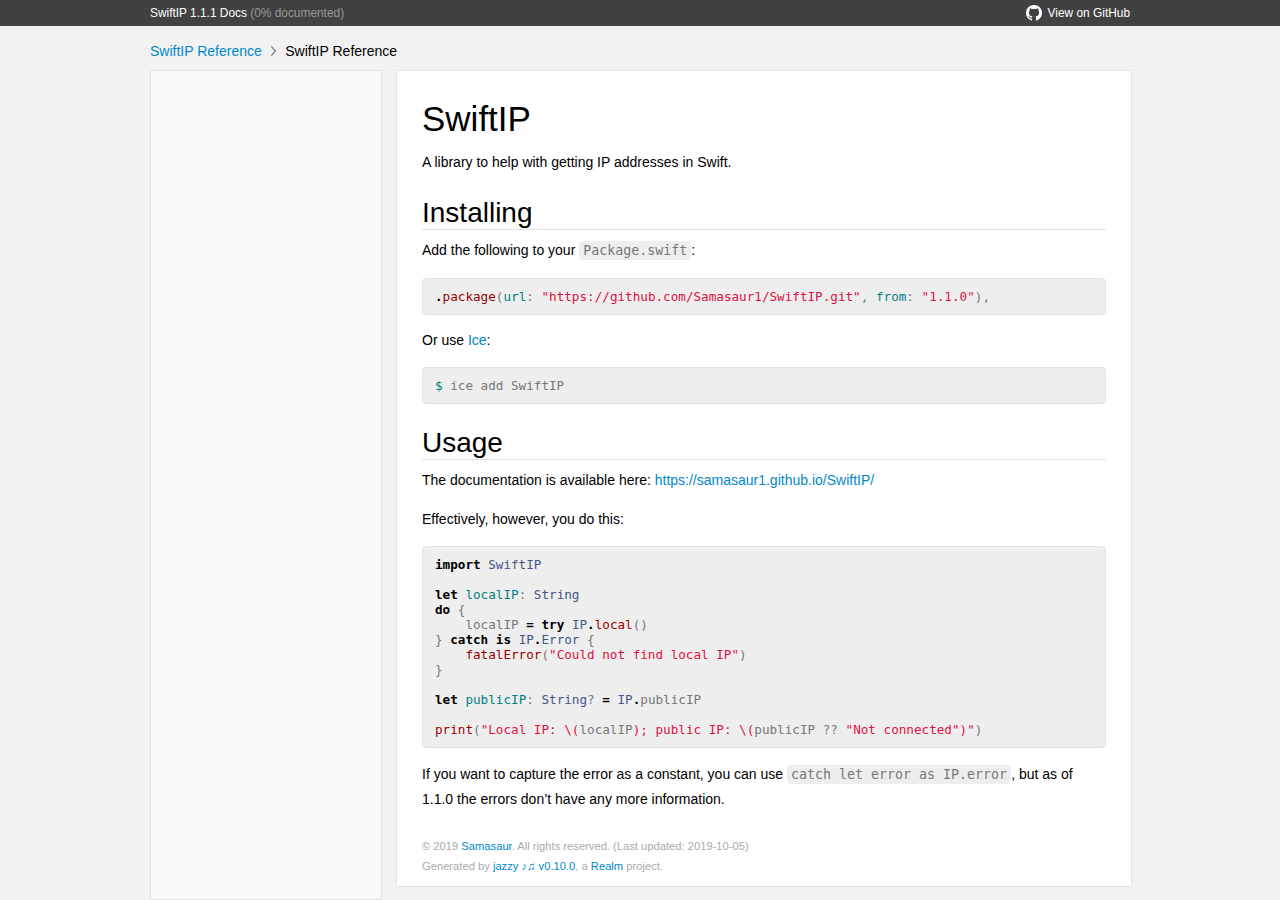
==== docsets/SwiftIP.docset/Contents/Resources/Documents/index.html @ f5c74f90 "Update documentation" ====
<!DOCTYPE html>
<html lang="en">
  <head>
    <title>SwiftIP  Reference</title>
    <link rel="stylesheet" type="text/css" href="css/jazzy.css" />
    <link rel="stylesheet" type="text/css" href="css/highlight.css" />
    <meta charset='utf-8'>
    <script src="js/jquery.min.js" defer></script>
    <script src="js/jazzy.js" defer></script>
    
  </head>
  <body>
    <a title="SwiftIP  Reference"></a>
    <header>
      <div class="content-wrapper">
        <p><a href="index.html">SwiftIP 1.1.1 Docs</a> (0% documented)</p>
        <p class="header-right"><a href="https://github.com/Samasaur1/SwiftIP"><img src="img/gh.png"/>View on GitHub</a></p>
      </div>
    </header>
    <div class="content-wrapper">
      <p id="breadcrumbs">
        <a href="index.html">SwiftIP Reference</a>
        <img id="carat" src="img/carat.png" />
        SwiftIP  Reference
      </p>
    </div>
    <div class="content-wrapper">
      <nav class="sidebar">
        <ul class="nav-groups">
        </ul>
      </nav>
      <article class="main-content">
        <section>
          <section class="section">
            
            <h1 id='swiftip' class='heading'>SwiftIP</h1>

<p>A library to help with getting IP addresses in Swift.</p>
<h2 id='installing' class='heading'>Installing</h2>

<p>Add the following to your <code>Package.swift</code>:</p>
<pre class="highlight swift"><code><span class="o">.</span><span class="nf">package</span><span class="p">(</span><span class="nv">url</span><span class="p">:</span> <span class="s">"https://github.com/Samasaur1/SwiftIP.git"</span><span class="p">,</span> <span class="nv">from</span><span class="p">:</span> <span class="s">"1.1.0"</span><span class="p">),</span>
</code></pre>

<p>Or use <a href="https://github.com/jakeheis/Ice">Ice</a>:</p>
<pre class="highlight shell"><code><span class="nv">$ </span>ice add SwiftIP
</code></pre>
<h2 id='usage' class='heading'>Usage</h2>

<p>The documentation is available here: <a href="https://samasaur1.github.io/SwiftIP/">https://samasaur1.github.io/SwiftIP/</a></p>

<p>Effectively, however, you do this:</p>
<pre class="highlight swift"><code><span class="kd">import</span> <span class="kt">SwiftIP</span>

<span class="k">let</span> <span class="nv">localIP</span><span class="p">:</span> <span class="kt">String</span>
<span class="k">do</span> <span class="p">{</span>
    <span class="n">localIP</span> <span class="o">=</span> <span class="k">try</span> <span class="kt">IP</span><span class="o">.</span><span class="nf">local</span><span class="p">()</span>
<span class="p">}</span> <span class="k">catch</span> <span class="k">is</span> <span class="kt">IP</span><span class="o">.</span><span class="kt">Error</span> <span class="p">{</span>
    <span class="nf">fatalError</span><span class="p">(</span><span class="s">"Could not find local IP"</span><span class="p">)</span>
<span class="p">}</span>

<span class="k">let</span> <span class="nv">publicIP</span><span class="p">:</span> <span class="kt">String</span><span class="p">?</span> <span class="o">=</span> <span class="kt">IP</span><span class="o">.</span><span class="n">publicIP</span>

<span class="nf">print</span><span class="p">(</span><span class="s">"Local IP: </span><span class="se">\(</span><span class="n">localIP</span><span class="se">)</span><span class="s">; public IP: </span><span class="se">\(</span><span class="n">publicIP</span> <span class="p">??</span> <span class="s">"Not connected"</span><span class="se">)</span><span class="s">"</span><span class="p">)</span>
</code></pre>

<p>If you want to capture the error as a constant, you can use <code>catch let error as IP.error</code>, but as of 1.1.0 the errors don&rsquo;t have any more information.</p>

          </section>
        </section>
        <section id="footer">
          <p>&copy; 2019 <a class="link" href="https://github.com/Samasaur1" target="_blank" rel="external">Samasaur</a>. All rights reserved. (Last updated: 2019-10-05)</p>
          <p>Generated by <a class="link" href="https://github.com/realm/jazzy" target="_blank" rel="external">jazzy ♪♫ v0.10.0</a>, a <a class="link" href="https://realm.io" target="_blank" rel="external">Realm</a> project.</p>
        </section>
      </article>
    </div>
  </body>
</div>
</html>
---- docsets/SwiftIP.docset/Contents/Resources/Documents/css/jazzy.css ----
html, body, div, span, h1, h3, h4, p, a, code, em, img, ul, li, table, tbody, tr, td {
  background: transparent;
  border: 0;
  margin: 0;
  outline: 0;
  padding: 0;
  vertical-align: baseline; }

body {
  background-color: #f2f2f2;
  font-family: Helvetica, freesans, Arial, sans-serif;
  font-size: 14px;
  -webkit-font-smoothing: subpixel-antialiased;
  word-wrap: break-word; }

h1, h2, h3 {
  margin-top: 0.8em;
  margin-bottom: 0.3em;
  font-weight: 100;
  color: black; }

h1 {
  font-size: 2.5em; }

h2 {
  font-size: 2em;
  border-bottom: 1px solid #e2e2e2; }

h4 {
  font-size: 13px;
  line-height: 1.5;
  margin-top: 21px; }

h5 {
  font-size: 1.1em; }

h6 {
  font-size: 1.1em;
  color: #777; }

.section-name {
  color: gray;
  display: block;
  font-family: Helvetica;
  font-size: 22px;
  font-weight: 100;
  margin-bottom: 15px; }

pre, code {
  font: 0.95em Menlo, monospace;
  color: #777;
  word-wrap: normal; }

p code, li code {
  background-color: #eee;
  padding: 2px 4px;
  border-radius: 4px; }

a {
  color: #0088cc;
  text-decoration: none; }

ul {
  padding-left: 15px; }

li {
  line-height: 1.8em; }

img {
  max-width: 100%; }

blockquote {
  margin-left: 0;
  padding: 0 10px;
  border-left: 4px solid #ccc; }

.content-wrapper {
  margin: 0 auto;
  width: 980px; }

header {
  font-size: 0.85em;
  line-height: 26px;
  background-color: #414141;
  position: fixed;
  width: 100%;
  z-index: 1; }
  header img {
    padding-right: 6px;
    vertical-align: -4px;
    height: 16px; }
  header a {
    color: #fff; }
  header p {
    float: left;
    color: #999; }
  header .header-right {
    float: right;
    margin-left: 16px; }

#breadcrumbs {
  background-color: #f2f2f2;
  height: 27px;
  padding-top: 17px;
  position: fixed;
  width: 100%;
  z-index: 1;
  margin-top: 26px; }
  #breadcrumbs #carat {
    height: 10px;
    margin: 0 5px; }

.sidebar {
  background-color: #f9f9f9;
  border: 1px solid #e2e2e2;
  overflow-y: auto;
  overflow-x: hidden;
  position: fixed;
  top: 70px;
  bottom: 0;
  width: 230px;
  word-wrap: normal; }

.nav-groups {
  list-style-type: none;
  background: #fff;
  padding-left: 0; }

.nav-group-name {
  border-bottom: 1px solid #e2e2e2;
  font-size: 1.1em;
  font-weight: 100;
  padding: 15px 0 15px 20px; }
  .nav-group-name > a {
    color: #333; }

.nav-group-tasks {
  margin-top: 5px; }

.nav-group-task {
  font-size: 0.9em;
  list-style-type: none;
  white-space: nowrap; }
  .nav-group-task a {
    color: #888; }

.main-content {
  background-color: #fff;
  border: 1px solid #e2e2e2;
  margin-left: 246px;
  position: absolute;
  overflow: hidden;
  padding-bottom: 20px;
  top: 70px;
  width: 734px; }
  .main-content p, .main-content a, .main-content code, .main-content em, .main-content ul, .main-content table, .main-content blockquote {
    margin-bottom: 1em; }
  .main-content p {
    line-height: 1.8em; }
  .main-content section .section:first-child {
    margin-top: 0;
    padding-top: 0; }
  .main-content section .task-group-section .task-group:first-of-type {
    padding-top: 10px; }
    .main-content section .task-group-section .task-group:first-of-type .section-name {
      padding-top: 15px; }
  .main-content section .heading:before {
    content: "";
    display: block;
    padding-top: 70px;
    margin: -70px 0 0; }

.section {
  padding: 0 25px; }

.highlight {
  background-color: #eee;
  padding: 10px 12px;
  border: 1px solid #e2e2e2;
  border-radius: 4px;
  overflow-x: auto; }

.declaration .highlight {
  overflow-x: initial;
  padding: 0 40px 40px 0;
  margin-bottom: -25px;
  background-color: transparent;
  border: none; }

.section-name {
  margin: 0;
  margin-left: 18px; }

.task-group-section {
  padding-left: 6px;
  border-top: 1px solid #e2e2e2; }

.task-group {
  padding-top: 0px; }

.task-name-container a[name]:before {
  content: "";
  display: block;
  padding-top: 70px;
  margin: -70px 0 0; }

.item {
  padding-top: 8px;
  width: 100%;
  list-style-type: none; }
  .item a[name]:before {
    content: "";
    display: block;
    padding-top: 70px;
    margin: -70px 0 0; }
  .item code {
    background-color: transparent;
    padding: 0; }
  .item .token, .item .direct-link {
    padding-left: 3px;
    margin-left: 15px;
    font-size: 11.9px;
    transition: all 300ms; }
  .item .token-open {
    margin-left: 0px; }
  .item .discouraged {
    text-decoration: line-through; }
  .item .declaration-note {
    font-size: .85em;
    color: gray;
    font-style: italic; }

.pointer-container {
  border-bottom: 1px solid #e2e2e2;
  left: -23px;
  padding-bottom: 13px;
  position: relative;
  width: 110%; }

.pointer {
  background: #f9f9f9;
  border-left: 1px solid #e2e2e2;
  border-top: 1px solid #e2e2e2;
  height: 12px;
  left: 21px;
  top: -7px;
  -webkit-transform: rotate(45deg);
  -moz-transform: rotate(45deg);
  -o-transform: rotate(45deg);
  transform: rotate(45deg);
  position: absolute;
  width: 12px; }

.height-container {
  display: none;
  left: -25px;
  padding: 0 25px;
  position: relative;
  width: 100%;
  overflow: hidden; }
  .height-container .section {
    background: #f9f9f9;
    border-bottom: 1px solid #e2e2e2;
    left: -25px;
    position: relative;
    width: 100%;
    padding-top: 10px;
    padding-bottom: 5px; }

.aside, .language {
  padding: 6px 12px;
  margin: 12px 0;
  border-left: 5px solid #dddddd;
  overflow-y: hidden; }
  .aside .aside-title, .language .aside-title {
    font-size: 9px;
    letter-spacing: 2px;
    text-transform: uppercase;
    padding-bottom: 0;
    margin: 0;
    color: #aaa;
    -webkit-user-select: none; }
  .aside p:last-child, .language p:last-child {
    margin-bottom: 0; }

.language {
  border-left: 5px solid #cde9f4; }
  .language .aside-title {
    color: #4b8afb; }

.aside-warning, .aside-deprecated, .aside-unavailable {
  border-left: 5px solid #ff6666; }
  .aside-warning .aside-title, .aside-deprecated .aside-title, .aside-unavailable .aside-title {
    color: #ff0000; }

.graybox {
  border-collapse: collapse;
  width: 100%; }
  .graybox p {
    margin: 0;
    word-break: break-word;
    min-width: 50px; }
  .graybox td {
    border: 1px solid #e2e2e2;
    padding: 5px 25px 5px 10px;
    vertical-align: middle; }
  .graybox tr td:first-of-type {
    text-align: right;
    padding: 7px;
    vertical-align: top;
    word-break: normal;
    width: 40px; }

.slightly-smaller {
  font-size: 0.9em; }

#footer {
  position: relative;
  top: 10px;
  bottom: 0px;
  margin-left: 25px; }
  #footer p {
    margin: 0;
    color: #aaa;
    font-size: 0.8em; }

html.dash header, html.dash #breadcrumbs, html.dash .sidebar {
  display: none; }
html.dash .main-content {
  width: 980px;
  margin-left: 0;
  border: none;
  width: 100%;
  top: 0;
  padding-bottom: 0; }
html.dash .height-container {
  display: block; }
html.dash .item .token {
  margin-left: 0; }
html.dash .content-wrapper {
  width: auto; }
html.dash #footer {
  position: static; }
---- docsets/SwiftIP.docset/Contents/Resources/Documents/css/highlight.css ----
/* Credit to https://gist.github.com/wataru420/2048287 */
.highlight {
  /* Comment */
  /* Error */
  /* Keyword */
  /* Operator */
  /* Comment.Multiline */
  /* Comment.Preproc */
  /* Comment.Single */
  /* Comment.Special */
  /* Generic.Deleted */
  /* Generic.Deleted.Specific */
  /* Generic.Emph */
  /* Generic.Error */
  /* Generic.Heading */
  /* Generic.Inserted */
  /* Generic.Inserted.Specific */
  /* Generic.Output */
  /* Generic.Prompt */
  /* Generic.Strong */
  /* Generic.Subheading */
  /* Generic.Traceback */
  /* Keyword.Constant */
  /* Keyword.Declaration */
  /* Keyword.Pseudo */
  /* Keyword.Reserved */
  /* Keyword.Type */
  /* Literal.Number */
  /* Literal.String */
  /* Name.Attribute */
  /* Name.Builtin */
  /* Name.Class */
  /* Name.Constant */
  /* Name.Entity */
  /* Name.Exception */
  /* Name.Function */
  /* Name.Namespace */
  /* Name.Tag */
  /* Name.Variable */
  /* Operator.Word */
  /* Text.Whitespace */
  /* Literal.Number.Float */
  /* Literal.Number.Hex */
  /* Literal.Number.Integer */
  /* Literal.Number.Oct */
  /* Literal.String.Backtick */
  /* Literal.String.Char */
  /* Literal.String.Doc */
  /* Literal.String.Double */
  /* Literal.String.Escape */
  /* Literal.String.Heredoc */
  /* Literal.String.Interpol */
  /* Literal.String.Other */
  /* Literal.String.Regex */
  /* Literal.String.Single */
  /* Literal.String.Symbol */
  /* Name.Builtin.Pseudo */
  /* Name.Variable.Class */
  /* Name.Variable.Global */
  /* Name.Variable.Instance */
  /* Literal.Number.Integer.Long */ }
  .highlight .c {
    color: #999988;
    font-style: italic; }
  .highlight .err {
    color: #a61717;
    background-color: #e3d2d2; }
  .highlight .k {
    color: #000000;
    font-weight: bold; }
  .highlight .o {
    color: #000000;
    font-weight: bold; }
  .highlight .cm {
    color: #999988;
    font-style: italic; }
  .highlight .cp {
    color: #999999;
    font-weight: bold; }
  .highlight .c1 {
    color: #999988;
    font-style: italic; }
  .highlight .cs {
    color: #999999;
    font-weight: bold;
    font-style: italic; }
  .highlight .gd {
    color: #000000;
    background-color: #ffdddd; }
  .highlight .gd .x {
    color: #000000;
    background-color: #ffaaaa; }
  .highlight .ge {
    color: #000000;
    font-style: italic; }
  .highlight .gr {
    color: #aa0000; }
  .highlight .gh {
    color: #999999; }
  .highlight .gi {
    color: #000000;
    background-color: #ddffdd; }
  .highlight .gi .x {
    color: #000000;
    background-color: #aaffaa; }
  .highlight .go {
    color: #888888; }
  .highlight .gp {
    color: #555555; }
  .highlight .gs {
    font-weight: bold; }
  .highlight .gu {
    color: #aaaaaa; }
  .highlight .gt {
    color: #aa0000; }
  .highlight .kc {
    color: #000000;
    font-weight: bold; }
  .highlight .kd {
    color: #000000;
    font-weight: bold; }
  .highlight .kp {
    color: #000000;
    font-weight: bold; }
  .highlight .kr {
    color: #000000;
    font-weight: bold; }
  .highlight .kt {
    color: #445588; }
  .highlight .m {
    color: #009999; }
  .highlight .s {
    color: #d14; }
  .highlight .na {
    color: #008080; }
  .highlight .nb {
    color: #0086B3; }
  .highlight .nc {
    color: #445588;
    font-weight: bold; }
  .highlight .no {
    color: #008080; }
  .highlight .ni {
    color: #800080; }
  .highlight .ne {
    color: #990000;
    font-weight: bold; }
  .highlight .nf {
    color: #990000; }
  .highlight .nn {
    color: #555555; }
  .highlight .nt {
    color: #000080; }
  .highlight .nv {
    color: #008080; }
  .highlight .ow {
    color: #000000;
    font-weight: bold; }
  .highlight .w {
    color: #bbbbbb; }
  .highlight .mf {
    color: #009999; }
  .highlight .mh {
    color: #009999; }
  .highlight .mi {
    color: #009999; }
  .highlight .mo {
    color: #009999; }
  .highlight .sb {
    color: #d14; }
  .highlight .sc {
    color: #d14; }
  .highlight .sd {
    color: #d14; }
  .highlight .s2 {
    color: #d14; }
  .highlight .se {
    color: #d14; }
  .highlight .sh {
    color: #d14; }
  .highlight .si {
    color: #d14; }
  .highlight .sx {
    color: #d14; }
  .highlight .sr {
    color: #009926; }
  .highlight .s1 {
    color: #d14; }
  .highlight .ss {
    color: #990073; }
  .highlight .bp {
    color: #999999; }
  .highlight .vc {
    color: #008080; }
  .highlight .vg {
    color: #008080; }
  .highlight .vi {
    color: #008080; }
  .highlight .il {
    color: #009999; }
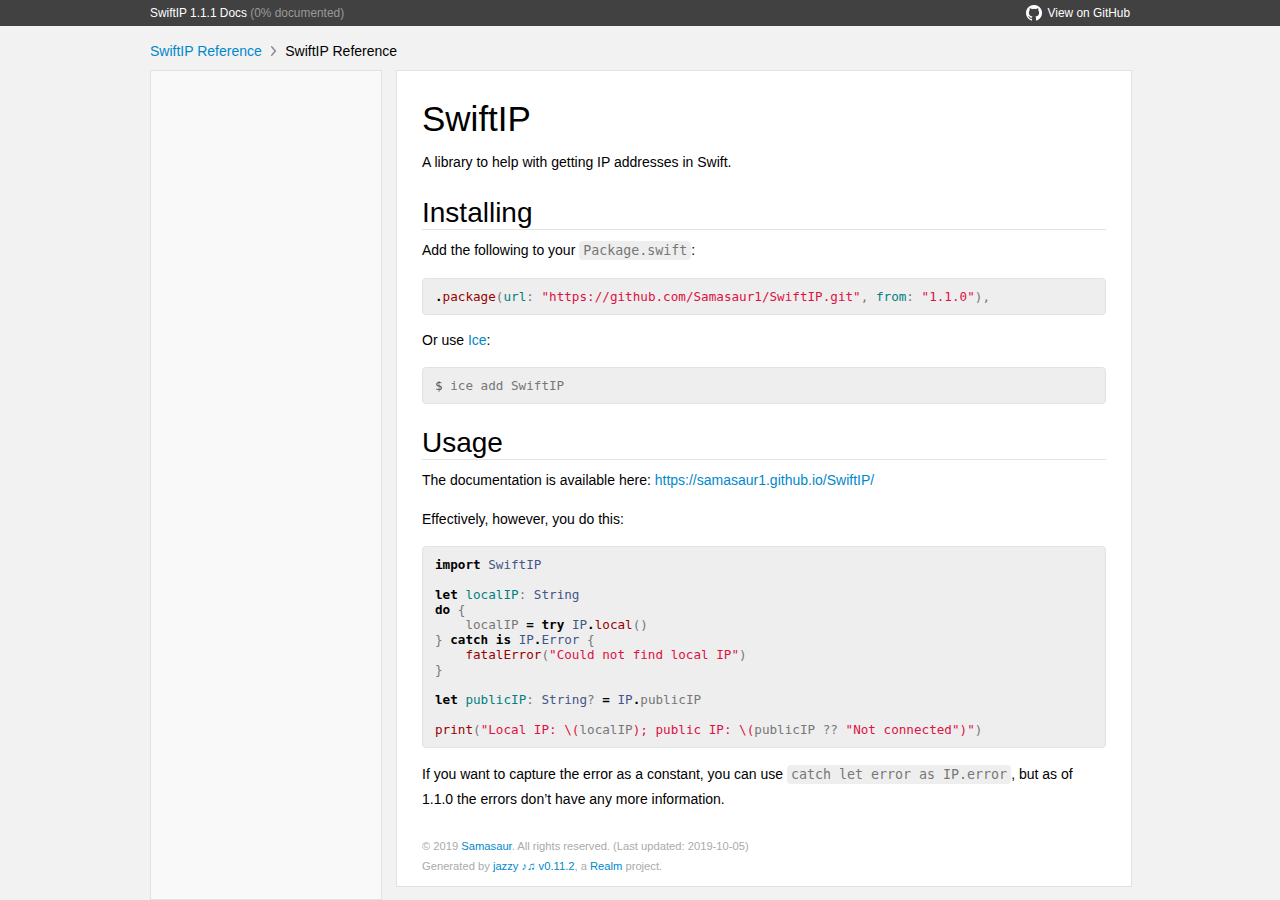
==== commit 24195640: "Update documentation" ====
--- a/docsets/SwiftIP.docset/Contents/Resources/Documents/index.html
+++ b/docsets/SwiftIP.docset/Contents/Resources/Documents/index.html
@@ -43,7 +43,7 @@
 </code></pre>
 
 <p>Or use <a href="https://github.com/jakeheis/Ice">Ice</a>:</p>
-<pre class="highlight shell"><code><span class="nv">$ </span>ice add SwiftIP
+<pre class="highlight shell"><code><span class="gp">$ </span>ice add SwiftIP
 </code></pre>
 <h2 id='usage' class='heading'>Usage</h2>
 
@@ -70,7 +70,7 @@
         </section>
         <section id="footer">
           <p>&copy; 2019 <a class="link" href="https://github.com/Samasaur1" target="_blank" rel="external">Samasaur</a>. All rights reserved. (Last updated: 2019-10-05)</p>
-          <p>Generated by <a class="link" href="https://github.com/realm/jazzy" target="_blank" rel="external">jazzy ♪♫ v0.10.0</a>, a <a class="link" href="https://realm.io" target="_blank" rel="external">Realm</a> project.</p>
+          <p>Generated by <a class="link" href="https://github.com/realm/jazzy" target="_blank" rel="external">jazzy ♪♫ v0.11.2</a>, a <a class="link" href="https://realm.io" target="_blank" rel="external">Realm</a> project.</p>
         </section>
       </article>
     </div>
--- a/docsets/SwiftIP.docset/Contents/Resources/Documents/css/jazzy.css
+++ b/docsets/SwiftIP.docset/Contents/Resources/Documents/css/jazzy.css
@@ -326,6 +326,7 @@
 
 html.dash header, html.dash #breadcrumbs, html.dash .sidebar {
   display: none; }
+
 html.dash .main-content {
   width: 980px;
   margin-left: 0;
@@ -333,11 +334,15 @@
   width: 100%;
   top: 0;
   padding-bottom: 0; }
+
 html.dash .height-container {
   display: block; }
+
 html.dash .item .token {
   margin-left: 0; }
+
 html.dash .content-wrapper {
   width: auto; }
+
 html.dash #footer {
   position: static; }
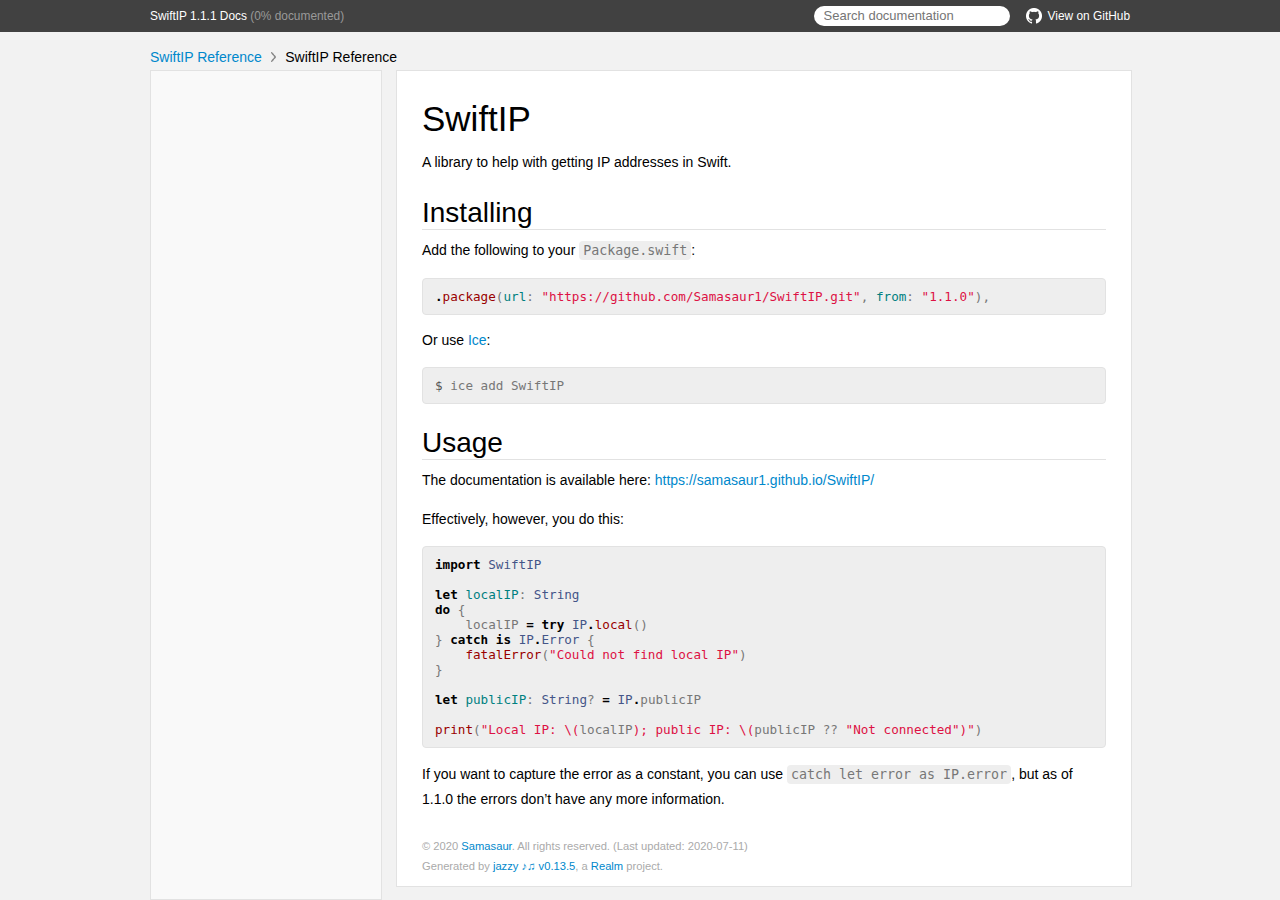
==== commit 52160e94: "Update documentation" ====
--- a/docsets/SwiftIP.docset/Contents/Resources/Documents/index.html
+++ b/docsets/SwiftIP.docset/Contents/Resources/Documents/index.html
@@ -8,6 +8,9 @@
     <script src="js/jquery.min.js" defer></script>
     <script src="js/jazzy.js" defer></script>
     
+    <script src="js/lunr.min.js" defer></script>
+    <script src="js/typeahead.jquery.js" defer></script>
+    <script src="js/jazzy.search.js" defer></script>
   </head>
   <body>
     <a title="SwiftIP  Reference"></a>
@@ -15,6 +18,11 @@
       <div class="content-wrapper">
         <p><a href="index.html">SwiftIP 1.1.1 Docs</a> (0% documented)</p>
         <p class="header-right"><a href="https://github.com/Samasaur1/SwiftIP"><img src="img/gh.png"/>View on GitHub</a></p>
+        <p class="header-right">
+          <form role="search" action="search.json">
+            <input type="text" placeholder="Search documentation" data-typeahead>
+          </form>
+        </p>
       </div>
     </header>
     <div class="content-wrapper">
@@ -69,8 +77,8 @@
           </section>
         </section>
         <section id="footer">
-          <p>&copy; 2019 <a class="link" href="https://github.com/Samasaur1" target="_blank" rel="external">Samasaur</a>. All rights reserved. (Last updated: 2019-10-05)</p>
-          <p>Generated by <a class="link" href="https://github.com/realm/jazzy" target="_blank" rel="external">jazzy ♪♫ v0.11.2</a>, a <a class="link" href="https://realm.io" target="_blank" rel="external">Realm</a> project.</p>
+          <p>&copy; 2020 <a class="link" href="https://github.com/Samasaur1" target="_blank" rel="external">Samasaur</a>. All rights reserved. (Last updated: 2020-07-11)</p>
+          <p>Generated by <a class="link" href="https://github.com/realm/jazzy" target="_blank" rel="external">jazzy ♪♫ v0.13.5</a>, a <a class="link" href="https://realm.io" target="_blank" rel="external">Realm</a> project.</p>
         </section>
       </article>
     </div>
--- a/docsets/SwiftIP.docset/Contents/Resources/Documents/css/jazzy.css
+++ b/docsets/SwiftIP.docset/Contents/Resources/Documents/css/jazzy.css
@@ -56,9 +56,14 @@
   padding: 2px 4px;
   border-radius: 4px; }
 
+pre > code {
+  padding: 0; }
+
 a {
   color: #0088cc;
   text-decoration: none; }
+  a code {
+    color: inherit; }
 
 ul {
   padding-left: 15px; }
@@ -80,11 +85,11 @@
 
 header {
   font-size: 0.85em;
-  line-height: 26px;
+  line-height: 32px;
   background-color: #414141;
   position: fixed;
   width: 100%;
-  z-index: 1; }
+  z-index: 3; }
   header img {
     padding-right: 6px;
     vertical-align: -4px;
@@ -100,12 +105,12 @@
 
 #breadcrumbs {
   background-color: #f2f2f2;
-  height: 27px;
+  height: 21px;
   padding-top: 17px;
   position: fixed;
   width: 100%;
-  z-index: 1;
-  margin-top: 26px; }
+  z-index: 2;
+  margin-top: 32px; }
   #breadcrumbs #carat {
     height: 10px;
     margin: 0 5px; }
@@ -169,6 +174,13 @@
     display: block;
     padding-top: 70px;
     margin: -70px 0 0; }
+  .main-content .section-name p {
+    margin-bottom: inherit;
+    line-height: inherit; }
+  .main-content .section-name code {
+    background-color: inherit;
+    padding: inherit;
+    color: inherit; }
 
 .section {
   padding: 0 25px; }
@@ -192,6 +204,7 @@
   margin-left: 18px; }
 
 .task-group-section {
+  margin-top: 10px;
   padding-left: 6px;
   border-top: 1px solid #e2e2e2; }
 
@@ -203,6 +216,23 @@
   display: block;
   padding-top: 70px;
   margin: -70px 0 0; }
+
+.section-name-container {
+  position: relative;
+  display: inline-block; }
+  .section-name-container .section-name-link {
+    position: absolute;
+    top: 0;
+    left: 0;
+    bottom: 0;
+    right: 0;
+    margin-bottom: 0; }
+  .section-name-container .section-name {
+    position: relative;
+    pointer-events: none;
+    z-index: 1; }
+    .section-name-container .section-name a {
+      pointer-events: auto; }
 
 .item {
   padding-top: 8px;
@@ -217,12 +247,14 @@
     background-color: transparent;
     padding: 0; }
   .item .token, .item .direct-link {
+    display: inline-block;
+    text-indent: -20px;
     padding-left: 3px;
-    margin-left: 15px;
+    margin-left: 35px;
     font-size: 11.9px;
     transition: all 300ms; }
   .item .token-open {
-    margin-left: 0px; }
+    margin-left: 20px; }
   .item .discouraged {
     text-decoration: line-through; }
   .item .declaration-note {
@@ -346,3 +378,46 @@
 
 html.dash #footer {
   position: static; }
+
+form[role=search] {
+  float: right; }
+  form[role=search] input {
+    font: Helvetica, freesans, Arial, sans-serif;
+    margin-top: 6px;
+    font-size: 13px;
+    line-height: 20px;
+    padding: 0px 10px;
+    border: none;
+    border-radius: 1em; }
+    .loading form[role=search] input {
+      background: white url(../img/spinner.gif) center right 4px no-repeat; }
+  form[role=search] .tt-menu {
+    margin: 0;
+    min-width: 300px;
+    background: #fff;
+    color: #333;
+    border: 1px solid #e2e2e2;
+    z-index: 4; }
+  form[role=search] .tt-highlight {
+    font-weight: bold; }
+  form[role=search] .tt-suggestion {
+    font: Helvetica, freesans, Arial, sans-serif;
+    font-size: 14px;
+    padding: 0 8px; }
+    form[role=search] .tt-suggestion span {
+      display: table-cell;
+      white-space: nowrap; }
+    form[role=search] .tt-suggestion .doc-parent-name {
+      width: 100%;
+      text-align: right;
+      font-weight: normal;
+      font-size: 0.9em;
+      padding-left: 16px; }
+  form[role=search] .tt-suggestion:hover,
+  form[role=search] .tt-suggestion.tt-cursor {
+    cursor: pointer;
+    background-color: #4183c4;
+    color: #fff; }
+  form[role=search] .tt-suggestion:hover .doc-parent-name,
+  form[role=search] .tt-suggestion.tt-cursor .doc-parent-name {
+    color: #fff; }
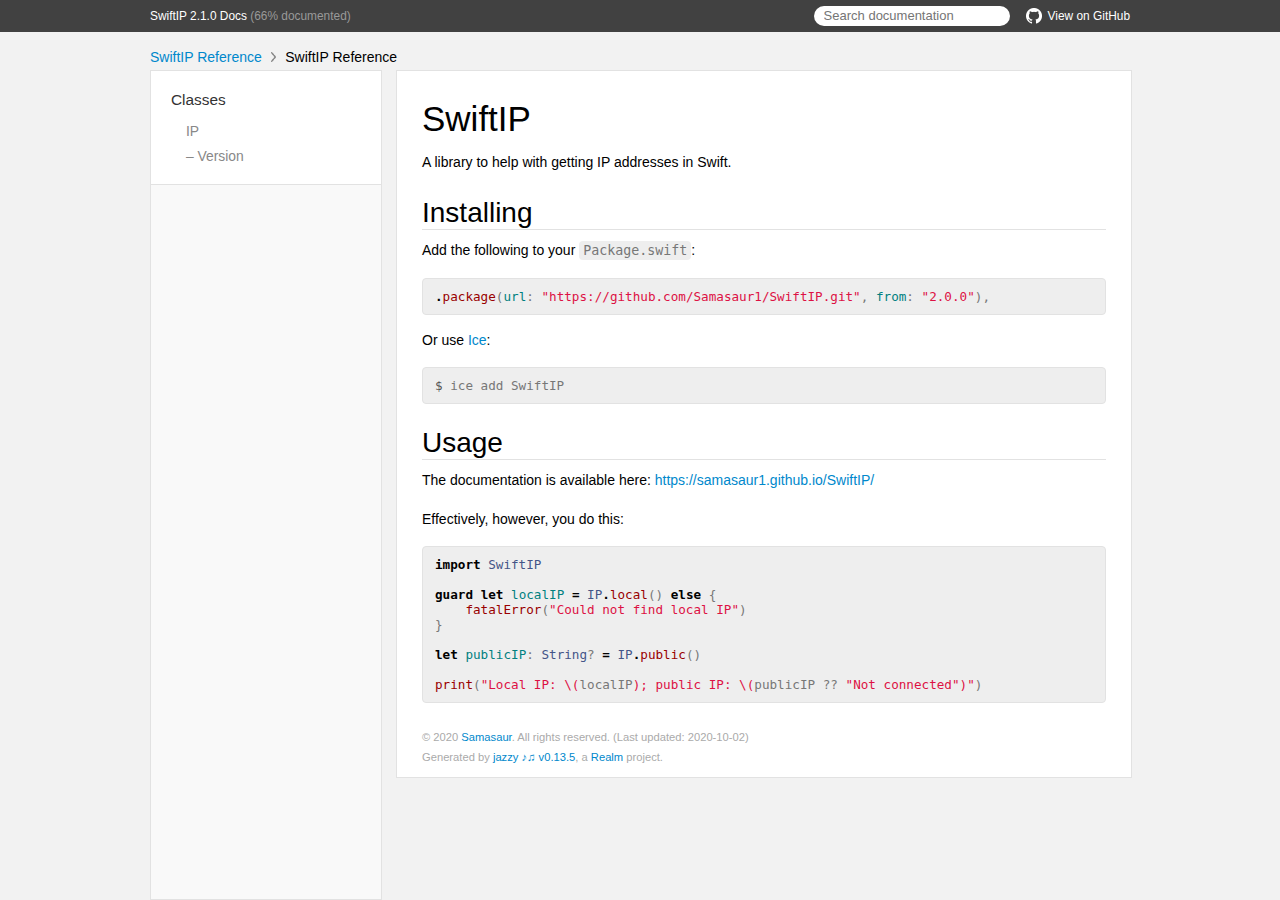
==== commit 144e8ba0: "Update documentation" ====
--- a/docsets/SwiftIP.docset/Contents/Resources/Documents/index.html
+++ b/docsets/SwiftIP.docset/Contents/Resources/Documents/index.html
@@ -16,7 +16,7 @@
     <a title="SwiftIP  Reference"></a>
     <header>
       <div class="content-wrapper">
-        <p><a href="index.html">SwiftIP 1.1.1 Docs</a> (0% documented)</p>
+        <p><a href="index.html">SwiftIP 2.1.0 Docs</a> (66% documented)</p>
         <p class="header-right"><a href="https://github.com/Samasaur1/SwiftIP"><img src="img/gh.png"/>View on GitHub</a></p>
         <p class="header-right">
           <form role="search" action="search.json">
@@ -35,6 +35,17 @@
     <div class="content-wrapper">
       <nav class="sidebar">
         <ul class="nav-groups">
+          <li class="nav-group-name">
+            <a href="Classes.html">Classes</a>
+            <ul class="nav-group-tasks">
+              <li class="nav-group-task">
+                <a href="Classes/IP.html">IP</a>
+              </li>
+              <li class="nav-group-task">
+                <a href="Classes/IP.html#/s:7SwiftIP0B0C7VersionO">– Version</a>
+              </li>
+            </ul>
+          </li>
         </ul>
       </nav>
       <article class="main-content">
@@ -47,7 +58,7 @@
 <h2 id='installing' class='heading'>Installing</h2>
 
 <p>Add the following to your <code>Package.swift</code>:</p>
-<pre class="highlight swift"><code><span class="o">.</span><span class="nf">package</span><span class="p">(</span><span class="nv">url</span><span class="p">:</span> <span class="s">"https://github.com/Samasaur1/SwiftIP.git"</span><span class="p">,</span> <span class="nv">from</span><span class="p">:</span> <span class="s">"1.1.0"</span><span class="p">),</span>
+<pre class="highlight swift"><code><span class="o">.</span><span class="nf">package</span><span class="p">(</span><span class="nv">url</span><span class="p">:</span> <span class="s">"https://github.com/Samasaur1/SwiftIP.git"</span><span class="p">,</span> <span class="nv">from</span><span class="p">:</span> <span class="s">"2.0.0"</span><span class="p">),</span>
 </code></pre>
 
 <p>Or use <a href="https://github.com/jakeheis/Ice">Ice</a>:</p>
@@ -60,24 +71,19 @@
 <p>Effectively, however, you do this:</p>
 <pre class="highlight swift"><code><span class="kd">import</span> <span class="kt">SwiftIP</span>
 
-<span class="k">let</span> <span class="nv">localIP</span><span class="p">:</span> <span class="kt">String</span>
-<span class="k">do</span> <span class="p">{</span>
-    <span class="n">localIP</span> <span class="o">=</span> <span class="k">try</span> <span class="kt">IP</span><span class="o">.</span><span class="nf">local</span><span class="p">()</span>
-<span class="p">}</span> <span class="k">catch</span> <span class="k">is</span> <span class="kt">IP</span><span class="o">.</span><span class="kt">Error</span> <span class="p">{</span>
+<span class="k">guard</span> <span class="k">let</span> <span class="nv">localIP</span> <span class="o">=</span> <span class="kt">IP</span><span class="o">.</span><span class="nf">local</span><span class="p">()</span> <span class="k">else</span> <span class="p">{</span>
     <span class="nf">fatalError</span><span class="p">(</span><span class="s">"Could not find local IP"</span><span class="p">)</span>
 <span class="p">}</span>
 
-<span class="k">let</span> <span class="nv">publicIP</span><span class="p">:</span> <span class="kt">String</span><span class="p">?</span> <span class="o">=</span> <span class="kt">IP</span><span class="o">.</span><span class="n">publicIP</span>
+<span class="k">let</span> <span class="nv">publicIP</span><span class="p">:</span> <span class="kt">String</span><span class="p">?</span> <span class="o">=</span> <span class="kt">IP</span><span class="o">.</span><span class="nf">public</span><span class="p">()</span>
 
 <span class="nf">print</span><span class="p">(</span><span class="s">"Local IP: </span><span class="se">\(</span><span class="n">localIP</span><span class="se">)</span><span class="s">; public IP: </span><span class="se">\(</span><span class="n">publicIP</span> <span class="p">??</span> <span class="s">"Not connected"</span><span class="se">)</span><span class="s">"</span><span class="p">)</span>
 </code></pre>
 
-<p>If you want to capture the error as a constant, you can use <code>catch let error as IP.error</code>, but as of 1.1.0 the errors don&rsquo;t have any more information.</p>
-
           </section>
         </section>
         <section id="footer">
-          <p>&copy; 2020 <a class="link" href="https://github.com/Samasaur1" target="_blank" rel="external">Samasaur</a>. All rights reserved. (Last updated: 2020-07-11)</p>
+          <p>&copy; 2020 <a class="link" href="https://github.com/Samasaur1" target="_blank" rel="external">Samasaur</a>. All rights reserved. (Last updated: 2020-10-02)</p>
           <p>Generated by <a class="link" href="https://github.com/realm/jazzy" target="_blank" rel="external">jazzy ♪♫ v0.13.5</a>, a <a class="link" href="https://realm.io" target="_blank" rel="external">Realm</a> project.</p>
         </section>
       </article>
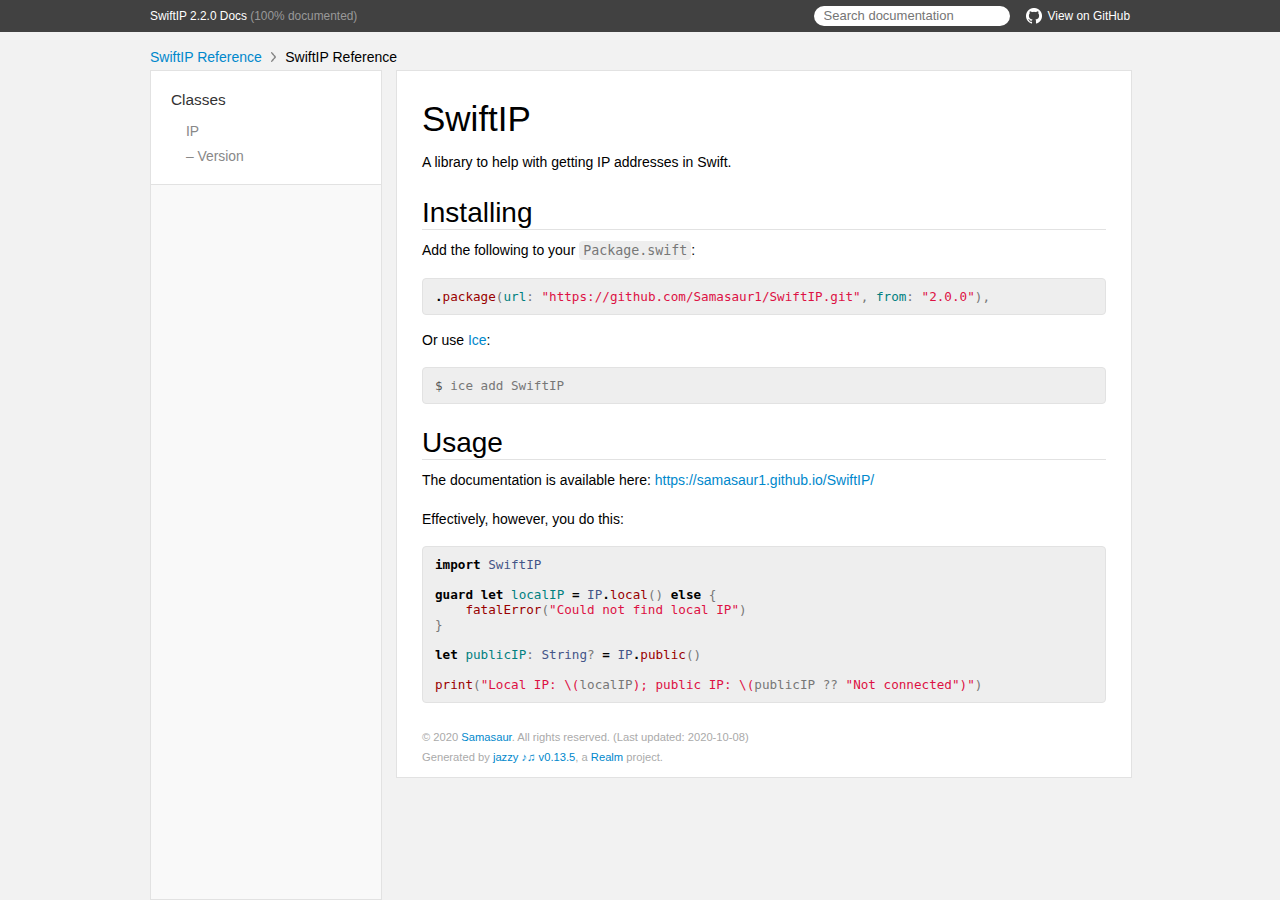
==== commit 23ca7d2f: "Update documentation" ====
--- a/docsets/SwiftIP.docset/Contents/Resources/Documents/index.html
+++ b/docsets/SwiftIP.docset/Contents/Resources/Documents/index.html
@@ -16,7 +16,7 @@
     <a title="SwiftIP  Reference"></a>
     <header>
       <div class="content-wrapper">
-        <p><a href="index.html">SwiftIP 2.1.0 Docs</a> (66% documented)</p>
+        <p><a href="index.html">SwiftIP 2.2.0 Docs</a> (100% documented)</p>
         <p class="header-right"><a href="https://github.com/Samasaur1/SwiftIP"><img src="img/gh.png"/>View on GitHub</a></p>
         <p class="header-right">
           <form role="search" action="search.json">
@@ -42,7 +42,7 @@
                 <a href="Classes/IP.html">IP</a>
               </li>
               <li class="nav-group-task">
-                <a href="Classes/IP.html#/s:7SwiftIP0B0C7VersionO">– Version</a>
+                <a href="Classes/IP/Version.html">– Version</a>
               </li>
             </ul>
           </li>
@@ -83,7 +83,7 @@
           </section>
         </section>
         <section id="footer">
-          <p>&copy; 2020 <a class="link" href="https://github.com/Samasaur1" target="_blank" rel="external">Samasaur</a>. All rights reserved. (Last updated: 2020-10-02)</p>
+          <p>&copy; 2020 <a class="link" href="https://github.com/Samasaur1" target="_blank" rel="external">Samasaur</a>. All rights reserved. (Last updated: 2020-10-08)</p>
           <p>Generated by <a class="link" href="https://github.com/realm/jazzy" target="_blank" rel="external">jazzy ♪♫ v0.13.5</a>, a <a class="link" href="https://realm.io" target="_blank" rel="external">Realm</a> project.</p>
         </section>
       </article>
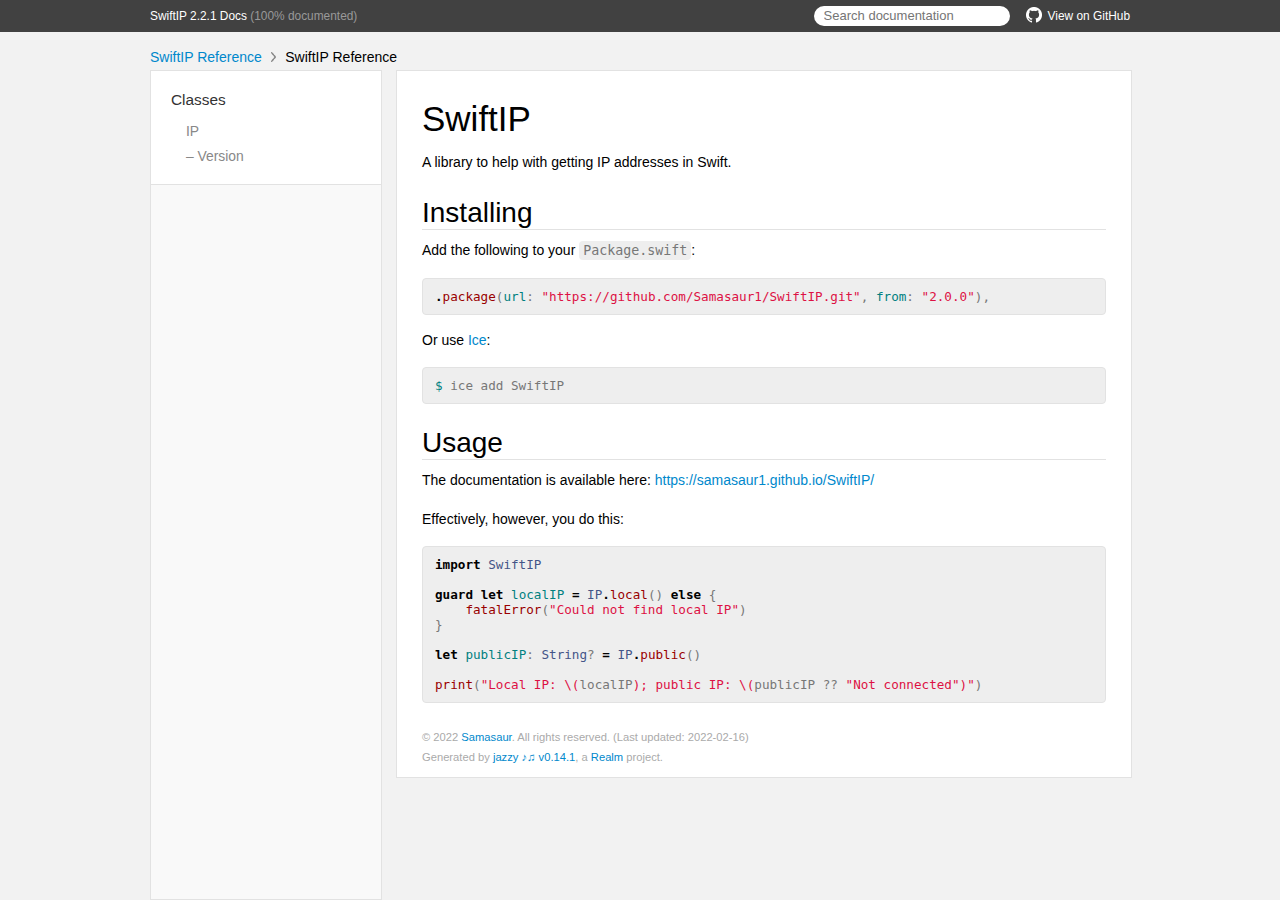
==== commit 708b2866: "Update documentation" ====
--- a/docsets/SwiftIP.docset/Contents/Resources/Documents/index.html
+++ b/docsets/SwiftIP.docset/Contents/Resources/Documents/index.html
@@ -16,19 +16,19 @@
     <a title="SwiftIP  Reference"></a>
     <header>
       <div class="content-wrapper">
-        <p><a href="index.html">SwiftIP 2.2.0 Docs</a> (100% documented)</p>
-        <p class="header-right"><a href="https://github.com/Samasaur1/SwiftIP"><img src="img/gh.png"/>View on GitHub</a></p>
-        <p class="header-right">
+        <p><a href="index.html">SwiftIP 2.2.1 Docs</a> (100% documented)</p>
+        <p class="header-right"><a href="https://github.com/Samasaur1/SwiftIP"><img src="img/gh.png" alt="GitHub"/>View on GitHub</a></p>
+        <div class="header-right">
           <form role="search" action="search.json">
             <input type="text" placeholder="Search documentation" data-typeahead>
           </form>
-        </p>
+        </div>
       </div>
     </header>
     <div class="content-wrapper">
       <p id="breadcrumbs">
         <a href="index.html">SwiftIP Reference</a>
-        <img id="carat" src="img/carat.png" />
+        <img id="carat" src="img/carat.png" alt=""/>
         SwiftIP  Reference
       </p>
     </div>
@@ -62,7 +62,7 @@
 </code></pre>
 
 <p>Or use <a href="https://github.com/jakeheis/Ice">Ice</a>:</p>
-<pre class="highlight shell"><code><span class="gp">$ </span>ice add SwiftIP
+<pre class="highlight shell"><code><span class="nv">$ </span>ice add SwiftIP
 </code></pre>
 <h2 id='usage' class='heading'>Usage</h2>
 
@@ -83,11 +83,10 @@
           </section>
         </section>
         <section id="footer">
-          <p>&copy; 2020 <a class="link" href="https://github.com/Samasaur1" target="_blank" rel="external">Samasaur</a>. All rights reserved. (Last updated: 2020-10-08)</p>
-          <p>Generated by <a class="link" href="https://github.com/realm/jazzy" target="_blank" rel="external">jazzy ♪♫ v0.13.5</a>, a <a class="link" href="https://realm.io" target="_blank" rel="external">Realm</a> project.</p>
+          <p>&copy; 2022 <a class="link" href="https://github.com/Samasaur1" target="_blank" rel="external noopener">Samasaur</a>. All rights reserved. (Last updated: 2022-02-16)</p>
+          <p>Generated by <a class="link" href="https://github.com/realm/jazzy" target="_blank" rel="external noopener">jazzy ♪♫ v0.14.1</a>, a <a class="link" href="https://realm.io" target="_blank" rel="external noopener">Realm</a> project.</p>
         </section>
       </article>
     </div>
   </body>
-</div>
 </html>
--- a/docsets/SwiftIP.docset/Contents/Resources/Documents/css/jazzy.css
+++ b/docsets/SwiftIP.docset/Contents/Resources/Documents/css/jazzy.css
@@ -1,3 +1,7 @@
+/*! Jazzy - https://github.com/realm/jazzy
+ *  Copyright Realm Inc.
+ *  SPDX-License-Identifier: MIT
+ */
 html, body, div, span, h1, h3, h4, p, a, code, em, img, ul, li, table, tbody, tr, td {
   background: transparent;
   border: 0;
@@ -78,6 +82,18 @@
   margin-left: 0;
   padding: 0 10px;
   border-left: 4px solid #ccc; }
+
+hr {
+  height: 1px;
+  border: none;
+  background-color: #e2e2e2; }
+
+.footnote-ref {
+  display: inline-block;
+  scroll-margin-top: 70px; }
+
+.footnote-def {
+  scroll-margin-top: 70px; }
 
 .content-wrapper {
   margin: 0 auto;
@@ -92,7 +108,7 @@
   z-index: 3; }
   header img {
     padding-right: 6px;
-    vertical-align: -4px;
+    vertical-align: -3px;
     height: 16px; }
   header a {
     color: #fff; }
--- a/docsets/SwiftIP.docset/Contents/Resources/Documents/css/highlight.css
+++ b/docsets/SwiftIP.docset/Contents/Resources/Documents/css/highlight.css
@@ -1,200 +1,202 @@
+/*! Jazzy - https://github.com/realm/jazzy
+ *  Copyright Realm Inc.
+ *  SPDX-License-Identifier: MIT
+ */
 /* Credit to https://gist.github.com/wataru420/2048287 */
-.highlight {
-  /* Comment */
-  /* Error */
-  /* Keyword */
-  /* Operator */
-  /* Comment.Multiline */
-  /* Comment.Preproc */
-  /* Comment.Single */
-  /* Comment.Special */
-  /* Generic.Deleted */
-  /* Generic.Deleted.Specific */
-  /* Generic.Emph */
-  /* Generic.Error */
-  /* Generic.Heading */
-  /* Generic.Inserted */
-  /* Generic.Inserted.Specific */
-  /* Generic.Output */
-  /* Generic.Prompt */
-  /* Generic.Strong */
-  /* Generic.Subheading */
-  /* Generic.Traceback */
-  /* Keyword.Constant */
-  /* Keyword.Declaration */
-  /* Keyword.Pseudo */
-  /* Keyword.Reserved */
-  /* Keyword.Type */
-  /* Literal.Number */
-  /* Literal.String */
-  /* Name.Attribute */
-  /* Name.Builtin */
-  /* Name.Class */
-  /* Name.Constant */
-  /* Name.Entity */
-  /* Name.Exception */
-  /* Name.Function */
-  /* Name.Namespace */
-  /* Name.Tag */
-  /* Name.Variable */
-  /* Operator.Word */
-  /* Text.Whitespace */
-  /* Literal.Number.Float */
-  /* Literal.Number.Hex */
-  /* Literal.Number.Integer */
-  /* Literal.Number.Oct */
-  /* Literal.String.Backtick */
-  /* Literal.String.Char */
-  /* Literal.String.Doc */
-  /* Literal.String.Double */
-  /* Literal.String.Escape */
-  /* Literal.String.Heredoc */
-  /* Literal.String.Interpol */
-  /* Literal.String.Other */
-  /* Literal.String.Regex */
-  /* Literal.String.Single */
-  /* Literal.String.Symbol */
-  /* Name.Builtin.Pseudo */
-  /* Name.Variable.Class */
-  /* Name.Variable.Global */
-  /* Name.Variable.Instance */
-  /* Literal.Number.Integer.Long */ }
-  .highlight .c {
-    color: #999988;
-    font-style: italic; }
-  .highlight .err {
-    color: #a61717;
-    background-color: #e3d2d2; }
-  .highlight .k {
-    color: #000000;
-    font-weight: bold; }
-  .highlight .o {
-    color: #000000;
-    font-weight: bold; }
-  .highlight .cm {
-    color: #999988;
-    font-style: italic; }
-  .highlight .cp {
-    color: #999999;
-    font-weight: bold; }
-  .highlight .c1 {
-    color: #999988;
-    font-style: italic; }
-  .highlight .cs {
-    color: #999999;
-    font-weight: bold;
-    font-style: italic; }
-  .highlight .gd {
-    color: #000000;
-    background-color: #ffdddd; }
-  .highlight .gd .x {
-    color: #000000;
-    background-color: #ffaaaa; }
-  .highlight .ge {
-    color: #000000;
-    font-style: italic; }
-  .highlight .gr {
-    color: #aa0000; }
-  .highlight .gh {
-    color: #999999; }
-  .highlight .gi {
-    color: #000000;
-    background-color: #ddffdd; }
-  .highlight .gi .x {
-    color: #000000;
-    background-color: #aaffaa; }
-  .highlight .go {
-    color: #888888; }
-  .highlight .gp {
-    color: #555555; }
-  .highlight .gs {
-    font-weight: bold; }
-  .highlight .gu {
-    color: #aaaaaa; }
-  .highlight .gt {
-    color: #aa0000; }
-  .highlight .kc {
-    color: #000000;
-    font-weight: bold; }
-  .highlight .kd {
-    color: #000000;
-    font-weight: bold; }
-  .highlight .kp {
-    color: #000000;
-    font-weight: bold; }
-  .highlight .kr {
-    color: #000000;
-    font-weight: bold; }
-  .highlight .kt {
-    color: #445588; }
-  .highlight .m {
-    color: #009999; }
-  .highlight .s {
-    color: #d14; }
-  .highlight .na {
-    color: #008080; }
-  .highlight .nb {
-    color: #0086B3; }
-  .highlight .nc {
-    color: #445588;
-    font-weight: bold; }
-  .highlight .no {
-    color: #008080; }
-  .highlight .ni {
-    color: #800080; }
-  .highlight .ne {
-    color: #990000;
-    font-weight: bold; }
-  .highlight .nf {
-    color: #990000; }
-  .highlight .nn {
-    color: #555555; }
-  .highlight .nt {
-    color: #000080; }
-  .highlight .nv {
-    color: #008080; }
-  .highlight .ow {
-    color: #000000;
-    font-weight: bold; }
-  .highlight .w {
-    color: #bbbbbb; }
-  .highlight .mf {
-    color: #009999; }
-  .highlight .mh {
-    color: #009999; }
-  .highlight .mi {
-    color: #009999; }
-  .highlight .mo {
-    color: #009999; }
-  .highlight .sb {
-    color: #d14; }
-  .highlight .sc {
-    color: #d14; }
-  .highlight .sd {
-    color: #d14; }
-  .highlight .s2 {
-    color: #d14; }
-  .highlight .se {
-    color: #d14; }
-  .highlight .sh {
-    color: #d14; }
-  .highlight .si {
-    color: #d14; }
-  .highlight .sx {
-    color: #d14; }
-  .highlight .sr {
-    color: #009926; }
-  .highlight .s1 {
-    color: #d14; }
-  .highlight .ss {
-    color: #990073; }
-  .highlight .bp {
-    color: #999999; }
-  .highlight .vc {
-    color: #008080; }
-  .highlight .vg {
-    color: #008080; }
-  .highlight .vi {
-    color: #008080; }
-  .highlight .il {
-    color: #009999; }
+.highlight .c {
+  color: #999988;
+  font-style: italic; }
+
+.highlight .err {
+  color: #a61717;
+  background-color: #e3d2d2; }
+
+.highlight .k {
+  color: #000000;
+  font-weight: bold; }
+
+.highlight .o {
+  color: #000000;
+  font-weight: bold; }
+
+.highlight .cm {
+  color: #999988;
+  font-style: italic; }
+
+.highlight .cp {
+  color: #999999;
+  font-weight: bold; }
+
+.highlight .c1 {
+  color: #999988;
+  font-style: italic; }
+
+.highlight .cs {
+  color: #999999;
+  font-weight: bold;
+  font-style: italic; }
+
+.highlight .gd {
+  color: #000000;
+  background-color: #ffdddd; }
+
+.highlight .gd .x {
+  color: #000000;
+  background-color: #ffaaaa; }
+
+.highlight .ge {
+  color: #000000;
+  font-style: italic; }
+
+.highlight .gr {
+  color: #aa0000; }
+
+.highlight .gh {
+  color: #999999; }
+
+.highlight .gi {
+  color: #000000;
+  background-color: #ddffdd; }
+
+.highlight .gi .x {
+  color: #000000;
+  background-color: #aaffaa; }
+
+.highlight .go {
+  color: #888888; }
+
+.highlight .gp {
+  color: #555555; }
+
+.highlight .gs {
+  font-weight: bold; }
+
+.highlight .gu {
+  color: #aaaaaa; }
+
+.highlight .gt {
+  color: #aa0000; }
+
+.highlight .kc {
+  color: #000000;
+  font-weight: bold; }
+
+.highlight .kd {
+  color: #000000;
+  font-weight: bold; }
+
+.highlight .kp {
+  color: #000000;
+  font-weight: bold; }
+
+.highlight .kr {
+  color: #000000;
+  font-weight: bold; }
+
+.highlight .kt {
+  color: #445588; }
+
+.highlight .m {
+  color: #009999; }
+
+.highlight .s {
+  color: #d14; }
+
+.highlight .na {
+  color: #008080; }
+
+.highlight .nb {
+  color: #0086B3; }
+
+.highlight .nc {
+  color: #445588;
+  font-weight: bold; }
+
+.highlight .no {
+  color: #008080; }
+
+.highlight .ni {
+  color: #800080; }
+
+.highlight .ne {
+  color: #990000;
+  font-weight: bold; }
+
+.highlight .nf {
+  color: #990000; }
+
+.highlight .nn {
+  color: #555555; }
+
+.highlight .nt {
+  color: #000080; }
+
+.highlight .nv {
+  color: #008080; }
+
+.highlight .ow {
+  color: #000000;
+  font-weight: bold; }
+
+.highlight .w {
+  color: #bbbbbb; }
+
+.highlight .mf {
+  color: #009999; }
+
+.highlight .mh {
+  color: #009999; }
+
+.highlight .mi {
+  color: #009999; }
+
+.highlight .mo {
+  color: #009999; }
+
+.highlight .sb {
+  color: #d14; }
+
+.highlight .sc {
+  color: #d14; }
+
+.highlight .sd {
+  color: #d14; }
+
+.highlight .s2 {
+  color: #d14; }
+
+.highlight .se {
+  color: #d14; }
+
+.highlight .sh {
+  color: #d14; }
+
+.highlight .si {
+  color: #d14; }
+
+.highlight .sx {
+  color: #d14; }
+
+.highlight .sr {
+  color: #009926; }
+
+.highlight .s1 {
+  color: #d14; }
+
+.highlight .ss {
+  color: #990073; }
+
+.highlight .bp {
+  color: #999999; }
+
+.highlight .vc {
+  color: #008080; }
+
+.highlight .vg {
+  color: #008080; }
+
+.highlight .vi {
+  color: #008080; }
+
+.highlight .il {
+  color: #009999; }
